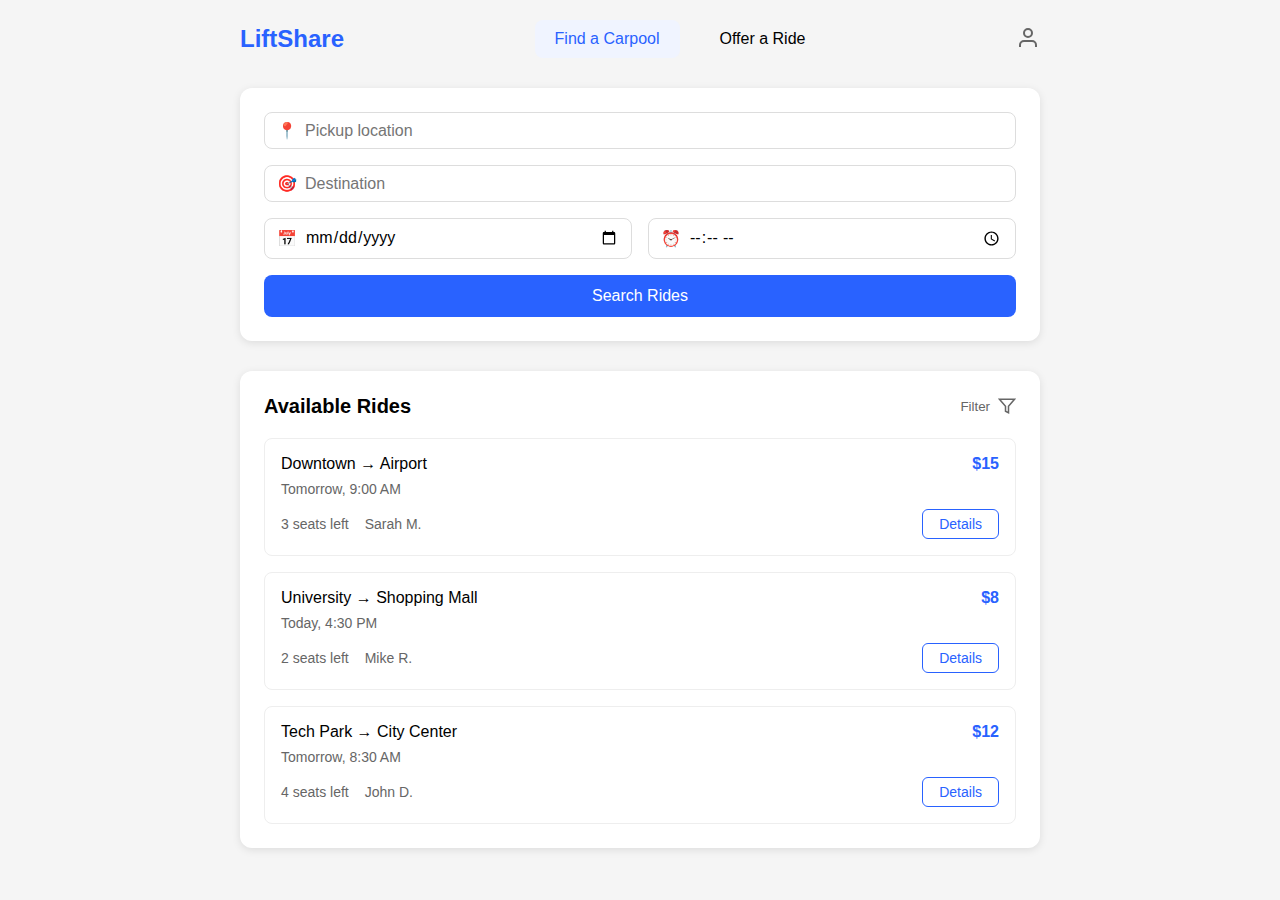
==== public/lift.html @ 799ea687 "It contains all the html and css files" ====
<!DOCTYPE html>
<html lang="en">
<head>
    <meta charset="UTF-8">
    <meta name="viewport" content="width=device-width, initial-scale=1.0">
    <title>LiftShare - Find a Carpool</title>
   
    <link rel="stylesheet" href="style5.css">
</head>
<body>
    <div class="container">
        <header class="header">
            <a href="#" class="logo">LiftShare</a>
            <div class="nav-buttons">
                <button class="nav-button active">Find a Carpool</button>
                <button class="nav-button"> <a href="offer.html" class="nav-link">Offer a Ride</a></button>
                
            </div>
            <button class="profile-button">
                <svg width="24" height="24" viewBox="0 0 24 24" fill="none" stroke="currentColor" stroke-width="2">
                    <path d="M20 21v-2a4 4 0 0 0-4-4H8a4 4 0 0 0-4 4v2"></path>
                    <circle cx="12" cy="7" r="4"></circle>
                </svg>
            </button>
        </header>

        <div class="search-container">
            <form class="search-form">
                <div class="input-group">
                    <span class="icon location-icon">📍</span>
                    <input type="text" placeholder="Pickup location" class="input-field">
                </div>
                <div class="input-group">
                    <span class="icon destination-icon">🎯</span>
                    <input type="text" placeholder="Destination" class="input-field">
                </div>
                <div class="date-time-container">
                    <div class="input-group half">
                        <span class="icon calendar-icon">📅</span>
                        <input type="date" class="input-field">
                    </div>
                    <div class="input-group half">
                        <span class="icon time-icon">⏰</span>
                        <input type="time" class="input-field">
                    </div>
                </div>
                <button type="submit" class="search-button">Search Rides</button>
            </form>
        </div>

        <div class="rides-section">
            <div class="rides-header">
                <h2>Available Rides</h2>
                <button class="filter-button">
                    Filter
                    <svg width="18" height="18" viewBox="0 0 24 24" fill="none" stroke="currentColor" stroke-width="2">
                        <polygon points="22 3 2 3 10 12.46 10 19 14 21 14 12.46 22 3"></polygon>
                    </svg>
                </button>
            </div>

            <div class="rides-list">
                <div class="ride-card">
                    <div class="ride-main">
                        <div class="ride-route">Downtown → Airport</div>
                        <div class="ride-price">$15</div>
                    </div>
                    <div class="ride-info">Tomorrow, 9:00 AM</div>
                    <div class="ride-footer">
                        <div class="ride-details">
                            <span class="seats">3 seats left</span>
                            <span class="driver">Sarah M.</span>
                        </div>
                        <button class="details-button">Details</button>
                    </div>
                </div>

                <div class="ride-card">
                    <div class="ride-main">
                        <div class="ride-route">University → Shopping Mall</div>
                        <div class="ride-price">$8</div>
                    </div>
                    <div class="ride-info">Today, 4:30 PM</div>
                    <div class="ride-footer">
                        <div class="ride-details">
                            <span class="seats">2 seats left</span>
                            <span class="driver">Mike R.</span>
                        </div>
                        <button class="details-button">Details</button>
                    </div>
                </div>

                <div class="ride-card">
                    <div class="ride-main">
                        <div class="ride-route">Tech Park → City Center</div>
                        <div class="ride-price">$12</div>
                    </div>
                    <div class="ride-info">Tomorrow, 8:30 AM</div>
                    <div class="ride-footer">
                        <div class="ride-details">
                            <span class="seats">4 seats left</span>
                            <span class="driver">John D.</span>
                        </div>
                        <button class="details-button">Details</button>
                    </div>
                </div>
            </div>
        </div>
    </div>
</body>
</html>
---- public/style5.css ----
* {
    margin: 0;
    padding: 0;
    box-sizing: border-box;
    font-family: -apple-system, BlinkMacSystemFont, 'Segoe UI', Roboto, Oxygen, Ubuntu, Cantarell, sans-serif;
}

body {
    background-color: #f5f5f5;
    padding: 20px;
}

.container {
    max-width: 800px;
    margin: 0 auto;
}

.header {
    display: flex;
    justify-content: space-between;
    align-items: center;
    margin-bottom: 30px;
}

.logo {
    font-size: 24px;
    font-weight: bold;
    color: #2962ff;
    text-decoration: none;
}

.nav-buttons {
    display: flex;
    gap: 20px;
}

.nav-button {
    padding: 10px 20px;
    border: none;
    border-radius: 8px;
    font-size: 16px;
    cursor: pointer;
    background: none;
    transition: background-color 0.2s;
}

.nav-button.active {
    background-color: #f0f4ff;
    color: #2962ff;
}

.profile-button {
    background: none;
    border: none;
    cursor: pointer;
    color: #666;
}

.search-container {
    background: white;
    padding: 24px;
    border-radius: 12px;
    box-shadow: 0 2px 8px rgba(0, 0, 0, 0.1);
    margin-bottom: 30px;
}

.search-form {
    display: flex;
    flex-direction: column;
    gap: 16px;
}

.input-group {
    display: flex;
    align-items: center;
    border: 1px solid #ddd;
    border-radius: 8px;
    padding: 8px 12px;
    background: white;
}

.input-group:focus-within {
    border-color: #2962ff;
}

.icon {
    margin-right: 8px;
    color: #666;
}

.input-field {
    border: none;
    outline: none;
    width: 100%;
    font-size: 16px;
}

.date-time-container {
    display: flex;
    gap: 16px;
}

.half {
    flex: 1;
}

.search-button {
    background-color: #2962ff;
    color: white;
    border: none;
    border-radius: 8px;
    padding: 12px;
    font-size: 16px;
    font-weight: 500;
    cursor: pointer;
    transition: background-color 0.2s;
}

.search-button:hover {
    background-color: #1e4bd8;
}

.rides-section {
    background: white;
    border-radius: 12px;
    box-shadow: 0 2px 8px rgba(0, 0, 0, 0.1);
    padding: 24px;
}

.rides-header {
    display: flex;
    justify-content: space-between;
    align-items: center;
    margin-bottom: 20px;
}

.rides-header h2 {
    font-size: 20px;
    font-weight: 600;
}

.filter-button {
    display: flex;
    align-items: center;
    gap: 8px;
    background: none;
    border: none;
    color: #666;
    cursor: pointer;
}

.rides-list {
    display: flex;
    flex-direction: column;
    gap: 16px;
}

.ride-card {
    border: 1px solid #eee;
    border-radius: 8px;
    padding: 16px;
}

.ride-main {
    display: flex;
    justify-content: space-between;
    align-items: center;
    margin-bottom: 8px;
}

.ride-route {
    font-size: 16px;
    font-weight: 500;
}

.ride-price {
    font-weight: 600;
    color: #2962ff;
}

.ride-info {
    color: #666;
    font-size: 14px;
    margin-bottom: 12px;
}

.ride-footer {
    display: flex;
    justify-content: space-between;
    align-items: center;
}

.ride-details {
    display: flex;
    gap: 16px;
    color: #666;
    font-size: 14px;
}

.details-button {
    background: none;
    border: 1px solid #2962ff;
    color: #2962ff;
    padding: 6px 16px;
    border-radius: 6px;
    font-size: 14px;
    cursor: pointer;
    transition: all 0.2s;
}

.details-button:hover {
    background: #f0f4ff;
}

@media (max-width: 600px) {
    .date-time-container {
        flex-direction: column;
    }
    
    .nav-buttons {
        display: none;
    }
    
    .ride-footer {
        flex-direction: column;
        gap: 12px;
        align-items: flex-start;
    }
    
    .details-button {
        width: 100%;
    }
}

.nav-link{
    text-decoration: none;
    color: black;
}

.nav-link:hover{
    color:#2962ff;
}
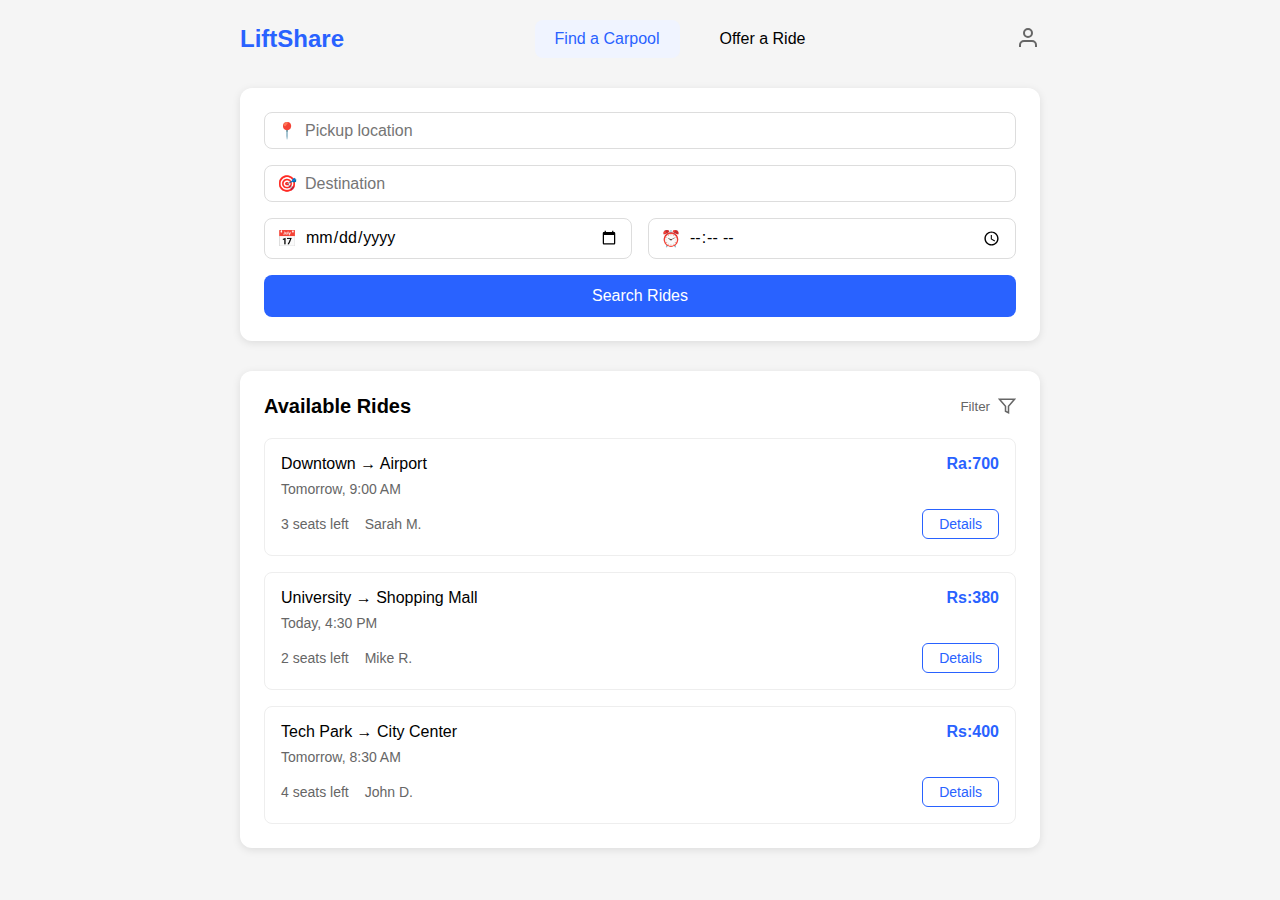
==== commit eb0ba9c5: "added some files" ====
--- a/public/lift.html
+++ b/public/lift.html
@@ -63,7 +63,7 @@
                 <div class="ride-card">
                     <div class="ride-main">
                         <div class="ride-route">Downtown → Airport</div>
-                        <div class="ride-price">$15</div>
+                        <div class="ride-price">Ra:700</div>
                     </div>
                     <div class="ride-info">Tomorrow, 9:00 AM</div>
                     <div class="ride-footer">
@@ -71,14 +71,17 @@
                             <span class="seats">3 seats left</span>
                             <span class="driver">Sarah M.</span>
                         </div>
-                        <button class="details-button">Details</button>
+                        <a href="ride_details.html">
+                            <button class="details-button">Details</button>
+                        </a>
+                        
                     </div>
                 </div>
 
                 <div class="ride-card">
                     <div class="ride-main">
                         <div class="ride-route">University → Shopping Mall</div>
-                        <div class="ride-price">$8</div>
+                        <div class="ride-price">Rs:380</div>
                     </div>
                     <div class="ride-info">Today, 4:30 PM</div>
                     <div class="ride-footer">
@@ -86,14 +89,16 @@
                             <span class="seats">2 seats left</span>
                             <span class="driver">Mike R.</span>
                         </div>
-                        <button class="details-button">Details</button>
+                        <a href="ride_details.html">
+                            <button class="details-button">Details</button>
+                        </a>
                     </div>
                 </div>
 
                 <div class="ride-card">
                     <div class="ride-main">
                         <div class="ride-route">Tech Park → City Center</div>
-                        <div class="ride-price">$12</div>
+                        <div class="ride-price">Rs:400</div>
                     </div>
                     <div class="ride-info">Tomorrow, 8:30 AM</div>
                     <div class="ride-footer">
@@ -101,7 +106,9 @@
                             <span class="seats">4 seats left</span>
                             <span class="driver">John D.</span>
                         </div>
-                        <button class="details-button">Details</button>
+                        <a href="ride_details.html">
+                            <button class="details-button">Details</button>
+                        </a>
                     </div>
                 </div>
             </div>
